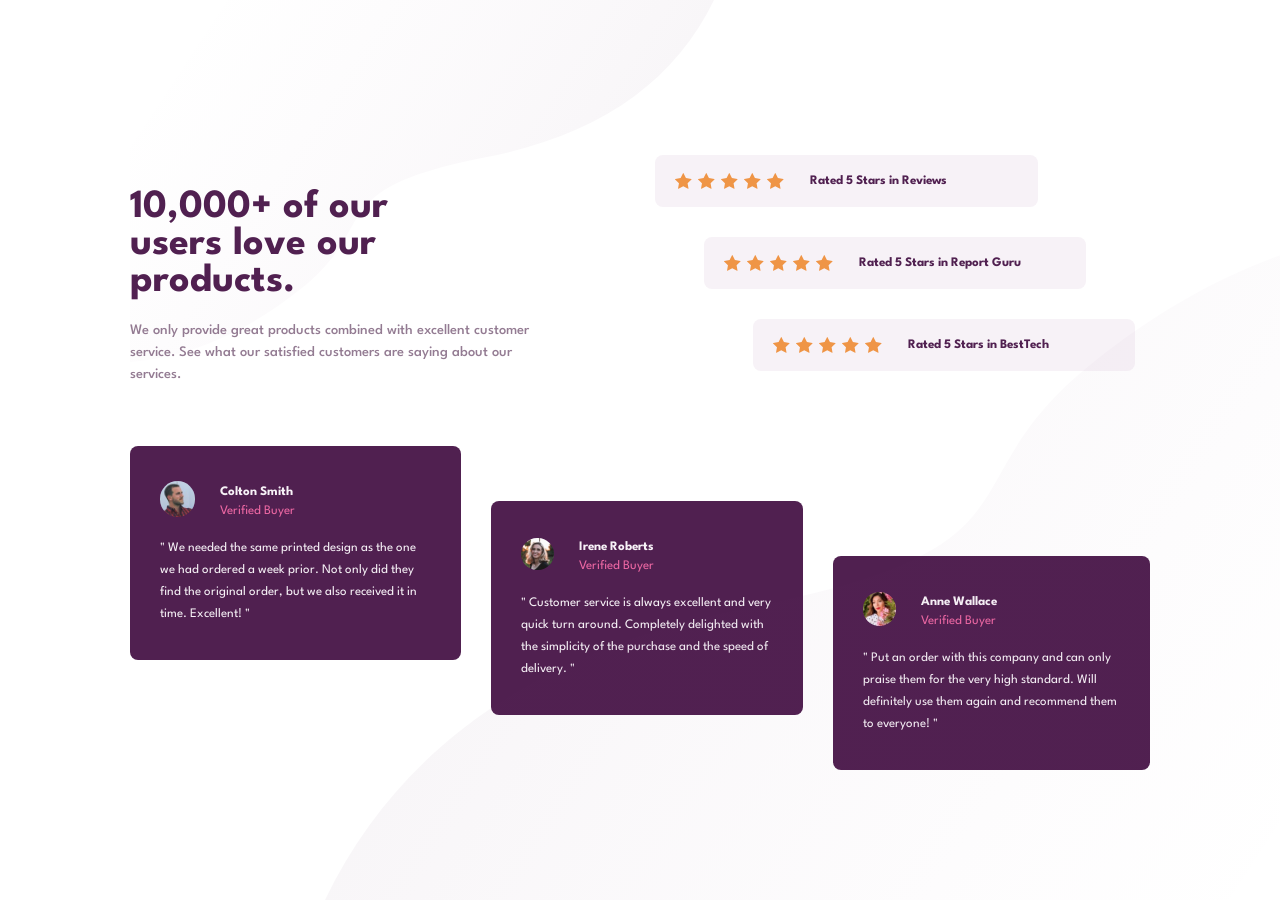
==== index.html @ 0ad2d250 "c" ====
<!DOCTYPE html>
<html lang="en">
  <head>
    <meta charset="UTF-8" />
    <meta http-equiv="X-UA-Compatible" content="IE=edge" />
    <meta name="viewport" content="width=device-width, initial-scale=1.0" />
    <link rel="preconnect" href="https://fonts.gstatic.com" />
    <link
      href="https://fonts.googleapis.com/css2?family=Spartan:wght@400;500;700&display=swap"
      rel="stylesheet"
    />
    <link rel="stylesheet" href="styles.css" />
    <link
      rel="shortcut icon"
      href="./images/favicon-32x32.png"
      type="image/x-icon"
    />
  </head>
  <body>
    <div class="wrapper">
      <section class="top">
        <div class="users">
          <h1>10,000+ of our users love our products.</h1>
          <p>
            We only provide great products combined with excellent customer
            service. See what our satisfied customers are saying about our
            services.
          </p>
        </div>
        <div class="reviews">
          <div class="star-card left">
            <div class="star">
              <img src="./images/icon-star.svg" alt="Star image review" />
              <img src="./images/icon-star.svg" alt="Star image review" />
              <img src="./images/icon-star.svg" alt="Star image review" />
              <img src="./images/icon-star.svg" alt="Star image review" />
              <img src="./images/icon-star.svg" alt="Star image review" />
            </div>
            <p>Rated 5 Stars in Reviews</p>
          </div>
          <div class="star-card center">
            <div class="star">
              <img src="./images/icon-star.svg" alt="Star image review" />
              <img src="./images/icon-star.svg" alt="Star image review" />
              <img src="./images/icon-star.svg" alt="Star image review" />
              <img src="./images/icon-star.svg" alt="Star image review" />
              <img src="./images/icon-star.svg" alt="Star image review" />
            </div>
            <p>Rated 5 Stars in Report Guru</p>
          </div>
          <div class="star-card right">
            <div class="star">
              <img src="./images/icon-star.svg" alt="Star image review" />
              <img src="./images/icon-star.svg" alt="Star image review" />
              <img src="./images/icon-star.svg" alt="Star image review" />
              <img src="./images/icon-star.svg" alt="Star image review" />
              <img src="./images/icon-star.svg" alt="Star image review" />
            </div>
            <p>Rated 5 Stars in BestTech</p>
          </div>
        </div>
      </section>
      <!--! Section bottom -->
      <section class="bottom">
        <div class="cards first">
          <div class="top-card">
            <img src="./images/image-colton.jpg" alt="Colton Smith" />
            <div class="top-card-name">
              <p>Colton Smith</p>
              <span>Verified Buyer</span>
            </div>
          </div>
          <p>
            " We needed the same printed design as the one we had ordered a week
            prior. Not only did they find the original order, but we also
            received it in time. Excellent! "
          </p>
        </div>
        <div class="cards second">
          <div class="top-card">
            <img src="./images/image-irene.jpg" alt="Irene Roberts" />
            <div class="top-card-name">
              <p>Irene Roberts</p>
              <span>Verified Buyer</span>
            </div>
          </div>
          <p>
            " Customer service is always excellent and very quick turn around.
            Completely delighted with the simplicity of the purchase and the
            speed of delivery. "
          </p>
        </div>
        <div class="cards third">
          <div class="top-card">
            <img src="./images/image-anne.jpg" alt="Anne Wallace" />
            <div class="top-card-name">
              <p>Anne Wallace</p>
              <span>Verified Buyer</span>
            </div>
          </div>
          <p>
            " Put an order with this company and can only praise them for the
            very high standard. Will definitely use them again and recommend
            them to everyone! "
          </p>
        </div>
      </section>
    </div>
  </body>
</html>
---- styles.css ----
:root {
    /* colors */
    --dark-magenta: hsl(300, 43%, 22%);
    --soft-pink: hsl(333, 80%, 67%);
    --dark-gray-magenta: hsl(303, 10%, 53%);
    --light-gray-magenta: hsl(300, 24%, 96%);
    --white: #ffffff;

    --border-radius: 0.8rem;
    /* fonts */
    --fw400: 400;
    --fw500: 500;
    --fw700: 700;
}
*,
*::after,
*::before {
    padding: 0;
    margin: 0;
    box-sizing: border-box;
}
html {
    font-size: 62.5%;
}
body {
    font-size: 1.5rem;
    font-family:'Spartan', sans-serif;
}
img {
    max-width: 100%;
    display: block;
}
.wrapper {
    max-width: 1440px;
    min-height: 100vh;
    margin: 0 auto;
    position: relative;
    display: flex;
    flex-direction: column;
    padding: 0 13rem;
}

.wrapper::before {
    position: absolute;
    content: url(./images/bg-pattern-top-desktop.svg);
    width: 100vw;
    height: 100vh;
    background-size: auto;
    
   
}
.wrapper::after {
    position: absolute;
    content: " ";
    width: 100%;
    height: 100vh;
    background-image: url(./images/bg-pattern-bottom-desktop.svg);
    background-position-x: right ;
    background-position-y: bottom;
    background-repeat: no-repeat;
    
}
.top {
    display: flex;
    flex: 1 1 50%;
    align-items: flex-end;
}
.users, .reviews {
    flex: 1 1 50%;
}
 .users {
     display: flex;
     flex-direction: column;
     justify-content: center;
     align-items: flex-start;
     text-align: left;
 }
.users h1 {
    color: var(--dark-magenta);
    font-weight: var(--fw700);
    font-size: 4rem;
    width: 70%;
}
.users p {
    color: var(--dark-gray-magenta);
    font-weight: var(--fw500);
    line-height: 2.2rem;
    font-size: 1.45rem;
    padding: 2rem 0 0 0;
    width: 85%;
}

.reviews {
    display: flex;
    flex-direction: column;
     justify-content: center;
}

.reviews .center {
    align-self: center;
}
.reviews .right {
    align-self: flex-end;
}
.star-card {
    display: flex;
    align-items: center;
    background-color: var(--light-gray-magenta);
    border-radius: var(--border-radius);
    padding: 1rem 0 1rem 0;
    margin: 1.5rem ;
    width: 75%;
}
.star {
    display: flex;
    padding: 0.8rem 2rem 0.8rem 2rem ;
}
.star img {
    padding-right: 0.6rem;
}
.star-card p {
    color: var(--dark-magenta);
    font-weight: var(--fw700);
    font-size: 1.3rem;
    line-height: 1.5rem;
    padding: 0.5rem 0;
}
/* ! Bottom */
.bottom {
    display: flex;
    flex: 1 1 50%;
    padding-bottom: 10rem;
}

.cards {
    height:max-content;
    padding: 3.5rem 3rem;
    background-color: var(--dark-magenta);
    border-radius: var(--border-radius);
    color: var(--light-gray-magenta);
}
.cards + .cards {
    margin-left: 3rem;
}
.cards p {
    font-size: 1.3rem;
    line-height: 2.2rem;
}
.top-card {
    display: flex;
    padding-bottom: 2rem;
    align-items: center;
}
.top-card img {
    width: 13%;
    height: 13%;
    border-radius: 50%;
    margin-right: 2.5rem;
}
.top-card-name p {
    font-weight: var(--fw700);
}
.top-card-name span {
    color: var(--soft-pink);
    font-size: 1.3rem;
}
.first {
    margin-top: 6rem;
}
.second {
    margin-top: 3rem;
    align-self: center;
}
.third {
    align-self: flex-end;
    margin-bottom: 3rem;
}
/* ! Media Query */
@media only screen and (max-width: 1024px) {
    .star-card {
        flex-direction: column;
    }
    .cards {
        align-items: center;
    }
    .cards + .cards {
        margin-left: 2rem;
        margin-top: 0;
        margin-bottom: 0;
    }
    .first, .second, .third {
        margin-top: 0;
        margin-bottom: 0;
        align-self: center;
    }
}
@media only screen and (max-width: 850px) {
    .wrapper {
        padding: 0 3rem;
    }
    .wrapper::before {
        position: absolute;
        content: url(./images/bg-pattern-top-mobile.svg);
        width: 100vw;
        height: 100vh;
        background-size: auto;  
    }
    .top {
        flex-direction: column;
    }

    .users {
        width: 100%;
        text-align: center;
    }
    .users h1 {
        width: 100%;
        font-size: 3rem;
        padding: 5rem 5rem 0 5rem;
    } 
    .users p {
        width: 100%;
        padding: 3rem 2rem 2rem 2rem;
    }
    .reviews {
        align-items: center;
        width: 100%;
        margin: 1.5rem 0 3.5rem 0;
    }
    .reviews .right {
        align-self: center;
    }
    .star-card {
        width: 100%;
        margin: 1rem 0;
    }
    /*  */
    .bottom {
        flex-wrap: wrap;
        padding-bottom: 5rem;
    }
    .cards {
        width: 100%;  
       
    }
    .first,
    .second, 
    .third {
        margin:0; 
        align-self: center;
    }
    .cards + .cards {
        margin-left: 0;
        margin-top: 2rem;
    }
}
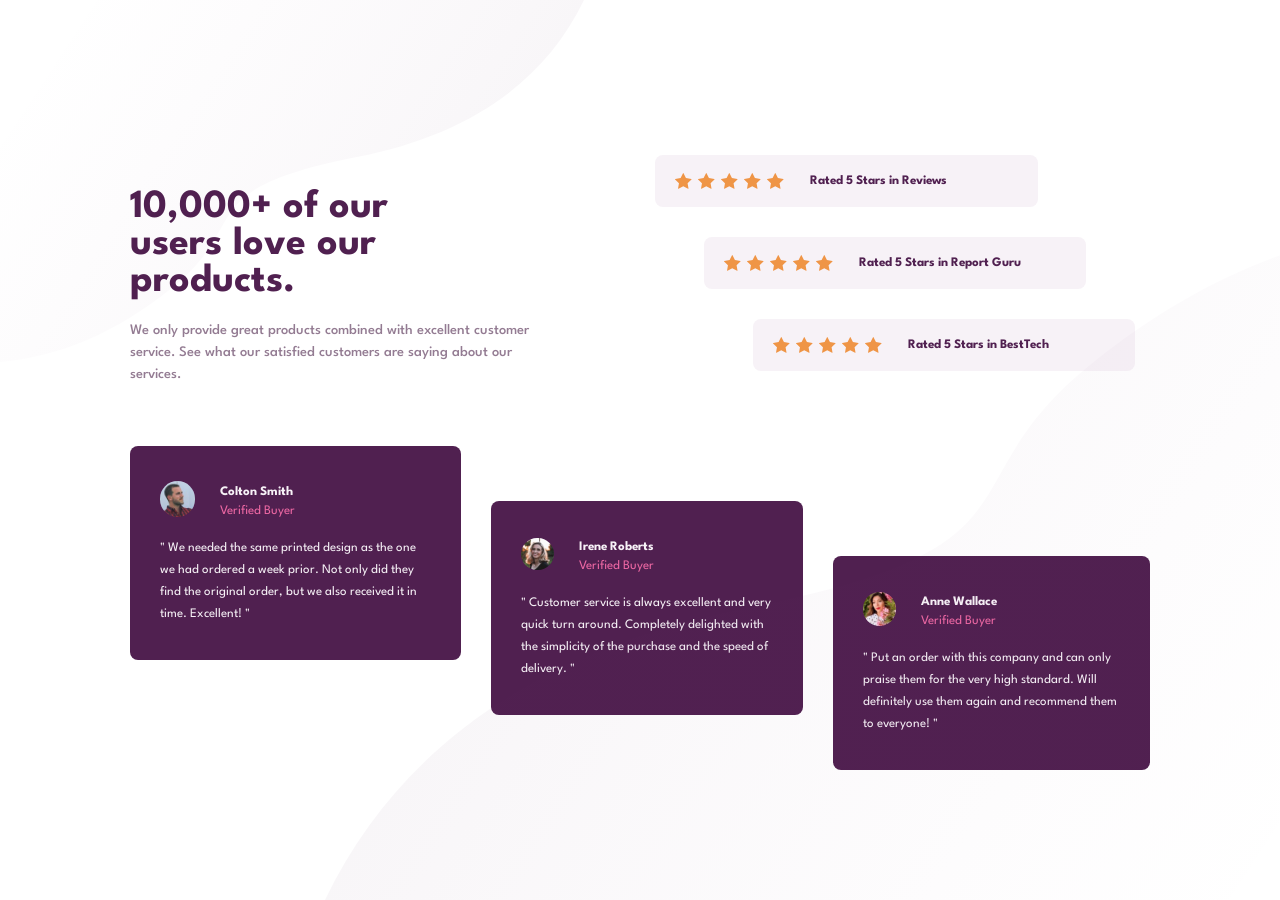
==== commit 4b70b7f1: "update" ====
--- a/index.html
+++ b/index.html
@@ -3,7 +3,7 @@
   <head>
     <meta charset="UTF-8" />
     <meta http-equiv="X-UA-Compatible" content="IE=edge" />
-    <meta name="viewport" content="width=device-width, initial-scale=1.0" />
+    <title>Social Proof</title>
     <link rel="preconnect" href="https://fonts.gstatic.com" />
     <link
       href="https://fonts.googleapis.com/css2?family=Spartan:wght@400;500;700&display=swap"
--- a/styles.css
+++ b/styles.css
@@ -25,7 +25,21 @@
 body {
     font-size: 1.5rem;
     font-family:'Spartan', sans-serif;
-}
+     position: relative;
+     overflow-x: hidden;
+     height: 100vh;
+}
+body::before {
+    position: absolute;
+    content: url(./images/bg-pattern-top-desktop.svg);
+    width: 100vw;
+    height: 100vh;
+    background-size: auto;
+    background-position-x: left;
+    background-position-y: top;
+    background-repeat: no-repeat;
+}
+body
 img {
     max-width: 100%;
     display: block;
@@ -38,16 +52,6 @@
     display: flex;
     flex-direction: column;
     padding: 0 13rem;
-}
-
-.wrapper::before {
-    position: absolute;
-    content: url(./images/bg-pattern-top-desktop.svg);
-    width: 100vw;
-    height: 100vh;
-    background-size: auto;
-    
-   
 }
 .wrapper::after {
     position: absolute;
@@ -57,8 +61,7 @@
     background-image: url(./images/bg-pattern-bottom-desktop.svg);
     background-position-x: right ;
     background-position-y: bottom;
-    background-repeat: no-repeat;
-    
+    background-repeat: no-repeat;  
 }
 .top {
     display: flex;
@@ -133,7 +136,8 @@
 }
 
 .cards {
-    height:max-content;
+    height:min-content;
+    min-width: 22rem;
     padding: 3.5rem 3rem;
     background-color: var(--dark-magenta);
     border-radius: var(--border-radius);
@@ -197,6 +201,7 @@
 @media only screen and (max-width: 850px) {
     .wrapper {
         padding: 0 3rem;
+        position: relative;
     }
     .wrapper::before {
         position: absolute;
@@ -253,4 +258,9 @@
         margin-left: 0;
         margin-top: 2rem;
     }
-}+}
+/* @media only screen and (max-width: 375px) {
+    .wrapper {
+        padding: 0 3rem;
+    }
+} */
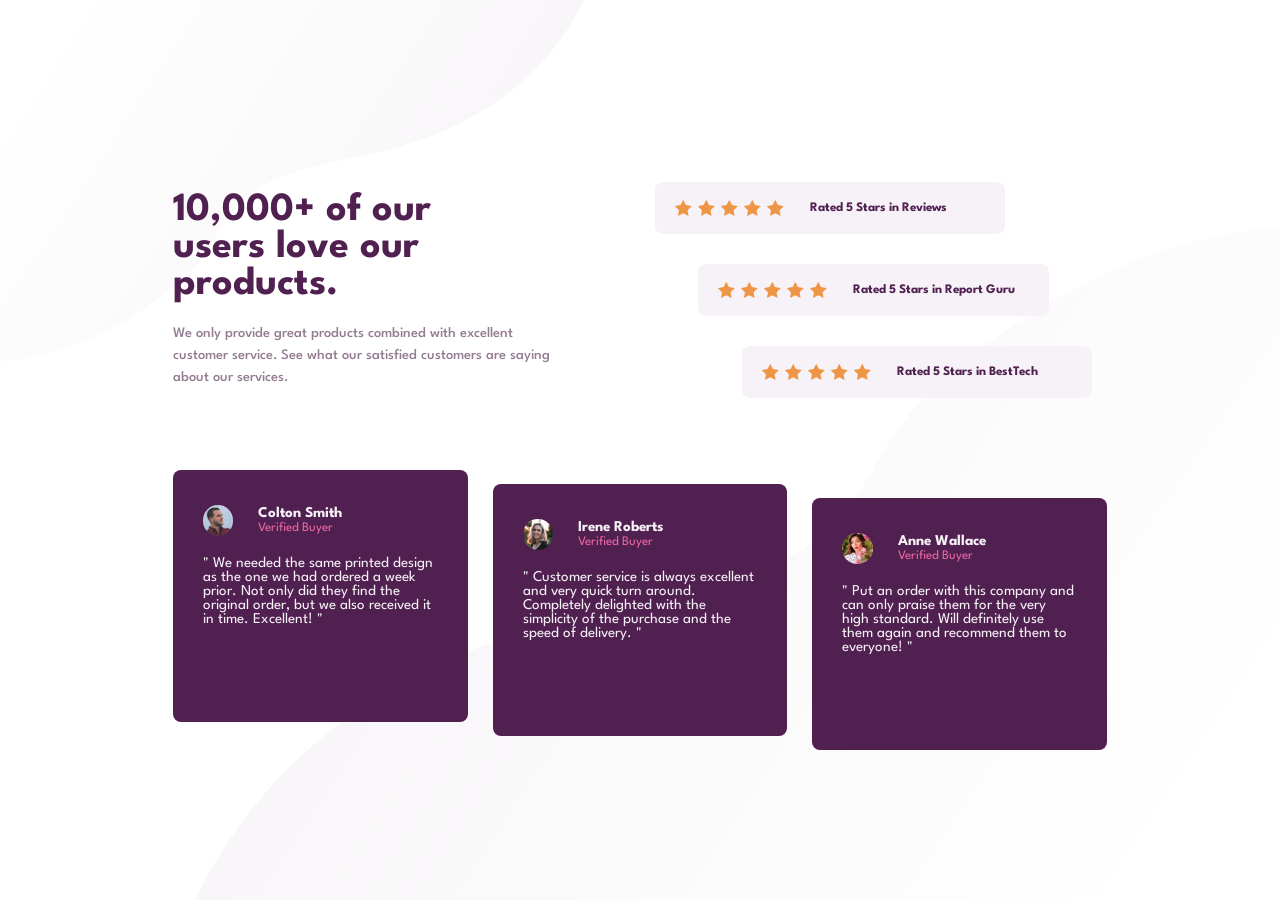
==== commit 0abd6b0e: "new" ====
--- a/index.html
+++ b/index.html
@@ -9,7 +9,7 @@
       href="https://fonts.googleapis.com/css2?family=Spartan:wght@400;500;700&display=swap"
       rel="stylesheet"
     />
-    <link rel="stylesheet" href="styles.css" />
+    <link rel="stylesheet" href="main.css" />
     <link
       rel="shortcut icon"
       href="./images/favicon-32x32.png"
--- a/main.css
+++ b/main.css
@@ -0,0 +1,257 @@
+:root {
+    /* colors */
+    --dark-magenta: hsl(300, 43%, 22%);
+    --soft-pink: hsl(333, 80%, 67%);
+    --dark-gray-magenta: hsl(303, 10%, 53%);
+    --light-gray-magenta: hsl(300, 24%, 96%);
+    --white: #ffffff;
+
+    --border-radius: 0.8rem;
+    /* fonts */
+    --fw400: 400;
+    --fw500: 500;
+    --fw700: 700;
+}
+*,
+*::after,
+*::before {
+    padding: 0;
+    margin: 0;
+    box-sizing: border-box;
+}
+html {
+    font-size: 62.5%;
+}
+body {
+    font-size: 1.5rem;
+    font-family:'Spartan', sans-serif;
+    background-image: url(./images/bg-pattern-bottom-desktop.svg),
+    url(./images/bg-pattern-top-desktop.svg);
+    background-position: right bottom, left top;
+    background-repeat: no-repeat, no-repeat;
+    /* overflow: hidden; */
+}
+
+img {
+    max-width: 100%;
+    display: block;
+}
+.wrapper {
+    max-width: 1440px;
+    min-height: 100vh;
+    margin: 0 auto;
+    display: grid;
+    grid-template-columns: 1.1fr repeat(6, 1fr) 1.1fr;
+    grid-template-rows: 120px 1fr 1fr 120px;
+    gap: 2rem;
+}
+.top {
+    grid-column: 2/8;
+    grid-row: 2/3;
+    display: flex;
+    align-items: center;
+}
+/* ! Users */
+.users {
+    flex: 1 1 50%;
+}
+.users h1 {
+    color: var(--dark-magenta);
+    font-weight: var(--fw700);
+    font-size: 4rem;
+    width: 70%;
+}
+.users p {
+    color: var(--dark-gray-magenta);
+    font-weight: var(--fw500);
+    line-height: 2.2rem;
+    font-size: 1.45rem;
+    padding: 2rem 0 0 0;
+    width: 85%;
+}
+/*! reviews */
+.reviews {
+    flex: 1 1 50%;
+    display: flex;
+    flex-direction: column;
+     justify-content: center;
+}
+.reviews .center {
+    align-self: center;
+}
+.reviews .right {
+    align-self: flex-end;
+}
+.star-card {
+    display: flex;
+    align-items: center;
+    background-color: var(--light-gray-magenta);
+    border-radius: var(--border-radius);
+    padding: 1rem 0 1rem 0;
+    margin: 1.5rem ;
+    width: 75%;
+}
+.star {
+    display: flex;
+    padding: 0.8rem 2rem 0.8rem 2rem ;
+}
+.star img {
+    padding-right: 0.6rem;
+}
+.star-card p {
+    color: var(--dark-magenta);
+    font-weight: var(--fw700);
+    font-size: 1.3rem;
+    line-height: 1.5rem;
+    padding: 0.5rem 0;
+}
+/* ! Bottom */
+.bottom {
+    grid-column: 2/8;
+    grid-row: 3/4;
+    display: flex;
+    padding: 1rem 0;
+ 
+}
+.cards {
+    flex: 1 1 33.3%;
+    height: 90%;
+    min-width: 20rem;
+    padding: 3.5rem 3rem;
+    background-color: var(--dark-magenta);
+    border-radius: var(--border-radius);
+    color: var(--light-gray-magenta);
+}
+.cards + .cards {
+    margin-left: 2.5rem;
+}
+.top-card {
+    display: flex;
+    padding-bottom: 2rem;
+    align-items: center;
+}
+.top-card img {
+    width: 13%;
+    height: 13%;
+    border-radius: 50%;
+    margin-right: 2.5rem;
+}
+.top-card-name p {
+    font-weight: var(--fw700);
+}
+.top-card-name span {
+    color: var(--soft-pink);
+    font-size: 1.3rem;
+}
+
+.second {
+    
+    align-self: center;
+}
+.third {
+    align-self: flex-end;
+    margin-top: 2rem;
+}
+
+/* ! Media Query */
+@media only screen and (max-width: 1024px) {
+    .star-card {
+        flex-direction: column;
+    }
+    .cards {
+        align-items: center;
+    }
+    .cards + .cards {
+        margin-left: 2rem;
+        margin-top: 0;
+        margin-bottom: 0;
+    }
+    .first, .second, .third {
+        margin-top: 0;
+        margin-bottom: 0;
+        align-self: center;
+    }
+}
+
+
+@media only screen and (max-width: 850px) {
+    .wrapper {
+        gap: 0;
+        grid-template-rows: 50px 1fr 1fr 50px;
+    }
+    .top {
+        flex-direction: column;
+        justify-content: flex-end;
+        align-items: center;
+     
+    }
+    .users {
+        width: 80%;
+        text-align: center;
+      
+    }
+    .users {
+        display: flex;
+        flex-direction: column;
+        justify-content: flex-end;
+    }
+    .users h1 {
+        width: 100%;
+        font-size: 3rem;
+        padding: 5rem 5rem 0 5rem;
+    } 
+    .users p {
+        width: 100%;
+        padding: 3rem 2rem 2rem 2rem;
+    }
+    .reviews {
+        align-items: center;
+        width: 100%;
+        margin: 0.5rem 0 0 0;
+    }
+    .reviews .right {
+        align-self: center;
+    }
+    .star-card {
+        width: 100%;
+        margin: 1rem 0;
+    }
+    /*  */
+    .bottom {
+        flex-direction: column;
+        padding-bottom: 0rem;
+    }
+    .cards {
+        width: 100%;  
+       height: max-content;
+    }
+    .first,
+    .second, 
+    .third {
+        margin:0; 
+        align-self: center;
+    }
+    .cards + .cards {
+        margin-left: 0;
+        margin-top: 2rem;
+    }
+}
+@media only screen and (max-width: 320px) {
+   .top {
+       align-items: flex-start;
+   }
+   .reviews {
+       align-items: flex-start;
+   }
+   .reviews .right {
+    align-self: flex-start;
+}
+   .reviews .center {
+    align-self: flex-start;
+}
+    .star-card {
+        width: 85%; 
+        margin-left: 0;
+    }
+   
+}
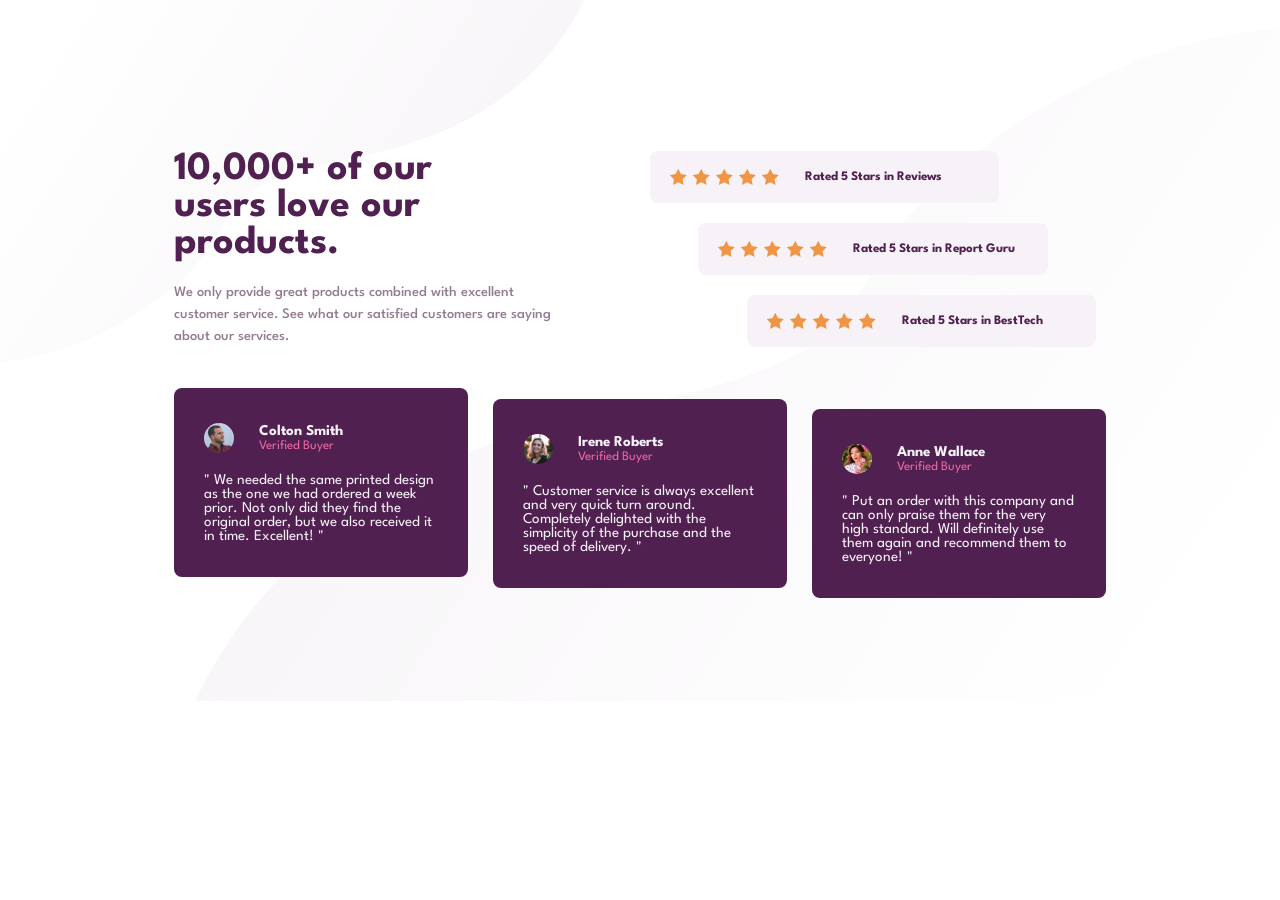
==== commit 568d7209: "Update index.html" ====
--- a/index.html
+++ b/index.html
@@ -61,7 +61,7 @@
         </div>
       </section>
       <!--! Section bottom -->
-      <section class="bottom">
+      <section class="bottom space">
         <div class="cards first">
           <div class="top-card">
             <img src="./images/image-colton.jpg" alt="Colton Smith" />
--- a/main.css
+++ b/main.css
@@ -31,19 +31,21 @@
     background-repeat: no-repeat, no-repeat;
     /* overflow: hidden; */
 }
-
+.space > * + * {
+    margin-left: var(--space, 2.5rem);
+}
 img {
     max-width: 100%;
     display: block;
 }
 .wrapper {
     max-width: 1440px;
-    min-height: 100vh;
+    min-height: calc(100vh -6rem);
     margin: 0 auto;
     display: grid;
     grid-template-columns: 1.1fr repeat(6, 1fr) 1.1fr;
     grid-template-rows: 120px 1fr 1fr 120px;
-    gap: 2rem;
+    gap: 3%;
 }
 .top {
     grid-column: 2/8;
@@ -88,7 +90,7 @@
     background-color: var(--light-gray-magenta);
     border-radius: var(--border-radius);
     padding: 1rem 0 1rem 0;
-    margin: 1.5rem ;
+    margin: 1rem ;
     width: 75%;
 }
 .star {
@@ -122,9 +124,9 @@
     border-radius: var(--border-radius);
     color: var(--light-gray-magenta);
 }
-.cards + .cards {
+/* .cards + .cards {
     margin-left: 2.5rem;
-}
+} */
 .top-card {
     display: flex;
     padding-bottom: 2rem;
@@ -157,6 +159,7 @@
 @media only screen and (max-width: 1024px) {
     .star-card {
         flex-direction: column;
+      
     }
     .cards {
         align-items: center;
@@ -175,6 +178,15 @@
 
 
 @media only screen and (max-width: 850px) {
+    body {
+        
+        background-image: url(./images/bg-pattern-bottom-mobile.svg
+        url(./images/bg-pattern-top-mobile.svg);
+        background-position: bottom right, top left;
+        background-repeat: no-repeat, no-repeat;
+        background-size: max(50%, 400px);
+        /* overflow: hidden; */
+    }
     .wrapper {
         gap: 0;
         grid-template-rows: 50px 1fr 1fr 50px;
